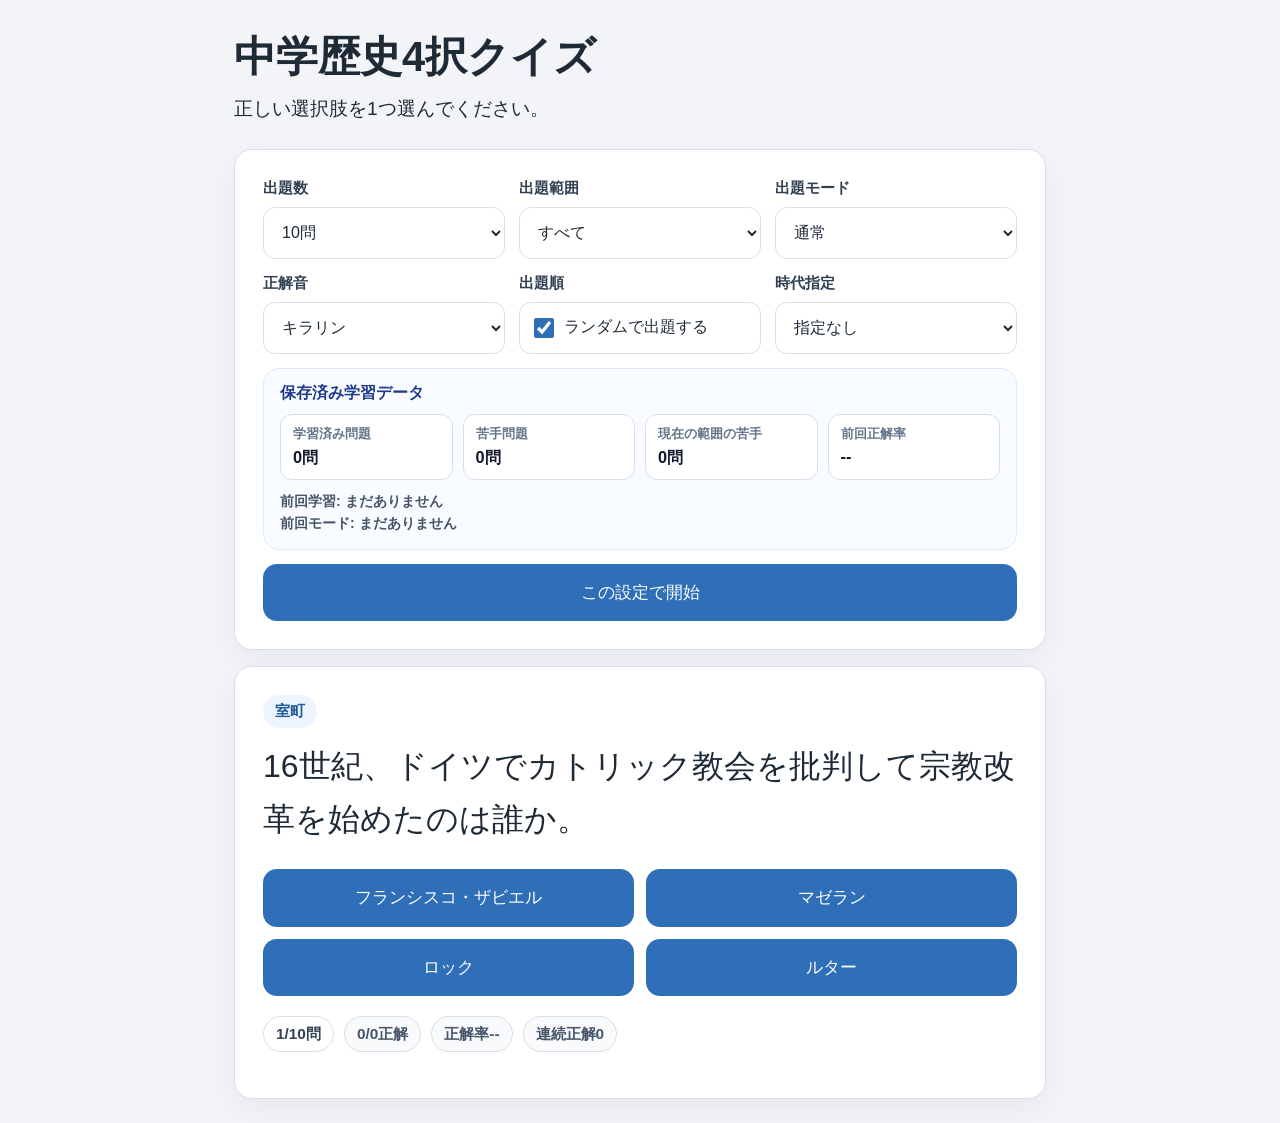
==== quiz.html @ 214b13bf "Add quiz.html as the main quiz page for cover-page launch flow" ====
<!doctype html>
<html lang="ja">
<head>
  <meta charset="UTF-8" />
  <meta name="viewport" content="width=device-width, initial-scale=1.0, viewport-fit=cover" />
  <meta name="theme-color" content="#2f6fb7" />
  <title>中学歴史4択クイズ</title>
  <link rel="stylesheet" href="style.css" />
</head>
<body>
  <main class="container">
    <h1>中学歴史4択クイズ</h1>
    <p class="subtitle">正しい選択肢を1つ選んでください。</p>

    <section class="settings-card" aria-label="出題設定">
      <div class="settings-grid">
        <label class="setting-field" for="question-count">
          <span class="setting-label">出題数</span>
          <select id="question-count" class="setting-select" aria-label="出題数"></select>
        </label>

        <label class="setting-field" for="range-mode">
          <span class="setting-label">出題範囲</span>
          <select id="range-mode" class="setting-select" aria-label="出題範囲"></select>
        </label>

        <label class="setting-field" for="practice-mode">
          <span class="setting-label">出題モード</span>
          <select id="practice-mode" class="setting-select" aria-label="出題モード"></select>
        </label>

        <label class="setting-field" for="correct-sound">
          <span class="setting-label">正解音</span>
          <select id="correct-sound" class="setting-select" aria-label="正解音"></select>
        </label>

        <label class="setting-field" for="random-mode">
          <span class="setting-label">出題順</span>
          <span class="toggle-row">
            <input id="random-mode" type="checkbox" checked />
            <span>ランダムで出題する</span>
          </span>
        </label>

        <label id="start-era-field" class="setting-field hidden" for="start-era">
          <span class="setting-label">時代指定</span>
          <select id="start-era" class="setting-select" aria-label="時代指定"></select>
        </label>
      </div>

      <div id="study-record" class="study-record hidden"></div>

      <button id="apply-settings" type="button">この設定で開始</button>
    </section>

    <section class="quiz-card">
      <p id="mode" class="mode hidden" aria-live="polite"></p>
      <p id="era" class="era hidden" aria-live="polite"></p>
      <p id="question" aria-live="polite">問題を読み込み中…</p>
      <div id="choices" class="choices" role="list"></div>
      <p id="result" class="result hidden" aria-live="polite"></p>
      <div id="summary" class="summary hidden" aria-live="polite"></div>
      <div id="progress" class="progress" aria-live="polite"></div>
      <div class="actions">
        <button id="next" type="button" class="secondary hidden" disabled>次の問題へ</button>
        <button id="restart" type="button" class="secondary hidden">もう一度挑戦</button>
        <button id="review-missed" type="button" class="secondary hidden">❌だけ復習</button>
        <button id="change-settings" type="button" class="secondary hidden">設定を変える</button>
      </div>
    </section>
  </main>

  <script src="script.js"></script>
  <script src="start-era-fix.js"></script>
  <script src="sound-settings.js"></script>
</body>
</html>
---- style.css ----
:root {
  --bg: #f3f4f8;
  --card: #ffffff;
  --text: #1f2a37;
  --accent: #2f6fb7;
  --accent-dark: #1f5a99;
  --border: #d8dee9;
  --correct: #15803d;
  --incorrect: #b91c1c;
  --success-bg: #ecfdf3;
  --error-bg: #fef2f2;
  --summary-bg: #f8fbff;
}

* {
  box-sizing: border-box;
}

html {
  -webkit-text-size-adjust: 100%;
}

body {
  margin: 0;
  min-height: 100svh;
  font-family: "Yu Gothic UI", "Hiragino Kaku Gothic ProN", sans-serif;
  background: var(--bg);
  color: var(--text);
}

.container {
  width: min(100%, 860px);
  margin: 0 auto;
  padding: clamp(16px, 3vw, 24px);
}

h1 {
  font-size: clamp(1.8rem, 5vw, 2.6rem);
  line-height: 1.2;
  margin: 8px 0 12px;
}

.subtitle {
  font-size: clamp(1rem, 3.3vw, 1.2rem);
  line-height: 1.6;
  margin: 0 0 24px;
}

.settings-card,
.quiz-card {
  background: var(--card);
  border: 1px solid var(--border);
  border-radius: 18px;
  padding: clamp(18px, 4.5vw, 28px);
  box-shadow: 0 10px 28px rgba(15, 23, 42, 0.05);
}

.quiz-card.quiz-bounce {
  animation: quiz-bounce 0.68s ease-out;
  transform-origin: center top;
}

.settings-card {
  margin-bottom: 16px;
}

.settings-grid {
  display: grid;
  grid-template-columns: repeat(auto-fit, minmax(220px, 1fr));
  gap: 14px;
  margin-bottom: 14px;
}

.setting-field {
  display: flex;
  flex-direction: column;
  gap: 8px;
}

.setting-label {
  font-size: 0.95rem;
  font-weight: 700;
  color: #334155;
}

.setting-select {
  width: 100%;
  min-height: 52px;
  padding: 12px 14px;
  border: 1px solid var(--border);
  border-radius: 12px;
  background: #ffffff;
  color: var(--text);
  font: inherit;
  font-size: 1rem;
}

.toggle-row {
  display: flex;
  align-items: center;
  gap: 10px;
  min-height: 52px;
  padding: 12px 14px;
  border: 1px solid var(--border);
  border-radius: 12px;
  background: #ffffff;
  color: var(--text);
}

.toggle-row input {
  width: 20px;
  height: 20px;
  margin: 0;
  accent-color: var(--accent);
}

.study-record {
  margin-bottom: 14px;
  padding: 14px 16px;
  border: 1px solid #dbeafe;
  border-radius: 16px;
  background: #f8fbff;
}

.study-record-title {
  margin: 0 0 10px;
  font-size: 0.98rem;
  font-weight: 800;
  color: #1e3a8a;
}

.study-record-grid {
  display: grid;
  grid-template-columns: repeat(auto-fit, minmax(120px, 1fr));
  gap: 10px;
}

.study-record-item {
  padding: 10px 12px;
  border: 1px solid var(--border);
  border-radius: 12px;
  background: #ffffff;
}

.study-record-label {
  display: block;
  font-size: 0.82rem;
  color: #64748b;
  margin-bottom: 4px;
  font-weight: 700;
}

.study-record-value {
  display: block;
  font-size: 1.02rem;
  color: #0f172a;
  font-weight: 800;
}

.study-record-note {
  margin: 10px 0 0;
  font-size: 0.88rem;
  color: #475569;
  font-weight: 700;
  line-height: 1.6;
}

.mode,
.era {
  display: inline-block;
  margin: 0 0 12px;
  padding: 6px 12px;
  border-radius: 999px;
  font-size: 0.95rem;
  font-weight: 700;
}

.mode {
  background: #fff7ed;
  color: #c2410c;
  margin-right: 8px;
}

.era {
  background: #eef4ff;
  color: var(--accent-dark);
}

#question {
  font-size: clamp(1.35rem, 4.8vw, 2rem);
  line-height: 1.65;
  margin: 0 0 24px;
  word-break: break-word;
}

.choices {
  display: grid;
  grid-template-columns: repeat(2, minmax(0, 1fr));
  gap: 12px;
  margin-bottom: 20px;
}

.choice-btn,
button {
  width: 100%;
  min-height: 56px;
  padding: 16px 18px;
  border: none;
  border-radius: 14px;
  font: inherit;
  font-size: 1.05rem;
  line-height: 1.5;
  background: var(--accent);
  color: #ffffff;
  cursor: pointer;
  appearance: none;
  -webkit-tap-highlight-color: transparent;
  touch-action: manipulation;
  transition: background 0.2s ease, opacity 0.2s ease, transform 0.2s ease;
}

@media (hover: hover) and (pointer: fine) {
  .choice-btn:hover,
  button:hover {
    background: var(--accent-dark);
    transform: translateY(-1px);
  }
}

.choice-btn:disabled,
button:disabled {
  opacity: 0.65;
  cursor: default;
  transform: none;
}

.choice-btn.correct {
  background: var(--correct);
}

.choice-btn.incorrect {
  background: var(--incorrect);
}

.result {
  font-size: 1.05rem;
  font-weight: 700;
  line-height: 1.8;
  margin: 8px 0 10px;
  padding: 14px 16px;
  border-radius: 14px;
  word-break: break-word;
}

.result.success {
  background: var(--success-bg);
  color: #166534;
}

.result.error {
  background: var(--error-bg);
  color: #991b1b;
}

.summary {
  margin: 14px 0 12px;
  padding: 18px;
  border: 1px solid #dbeafe;
  border-radius: 18px;
  background: var(--summary-bg);
}

.summary-celebration {
  margin-bottom: 14px;
  padding: 14px 16px;
  border-radius: 18px;
  background: linear-gradient(135deg, #fff7ed 0%, #fefce8 100%);
  border: 1px solid #fed7aa;
  text-align: center;
  animation: celebration-pop 0.55s ease-out;
}

.celebration-stamp {
  font-size: clamp(1.2rem, 4.2vw, 1.7rem);
  font-weight: 900;
  color: #c2410c;
  letter-spacing: 0.02em;
}

.celebration-sub {
  margin-top: 6px;
  font-size: 0.98rem;
  font-weight: 700;
  color: #7c2d12;
}

.celebration-confetti {
  margin-top: 10px;
  font-size: 1.1rem;
  letter-spacing: 0.18em;
  animation: confetti-float 1.8s ease-in-out infinite;
}

.summary-heading {
  margin: 0 0 8px;
  font-size: 1.2rem;
  font-weight: 800;
  color: #1e3a8a;
}

.summary-score {
  margin: 0;
  font-size: clamp(1.4rem, 4.8vw, 2rem);
  font-weight: 800;
  color: #0f172a;
}

.summary-subscore {
  margin: 8px 0 0;
  font-size: 1rem;
  color: #334155;
  font-weight: 700;
}

.summary-comment {
  margin: 14px 0 0;
  font-size: 1.05rem;
  line-height: 1.8;
  font-weight: 700;
  color: #1f2937;
}

.summary-meta {
  display: grid;
  grid-template-columns: repeat(auto-fit, minmax(140px, 1fr));
  gap: 10px;
  margin-top: 16px;
}

.summary-item {
  padding: 12px 14px;
  border: 1px solid var(--border);
  border-radius: 14px;
  background: #ffffff;
}

.summary-label {
  display: block;
  font-size: 0.85rem;
  color: #64748b;
  margin-bottom: 4px;
  font-weight: 700;
}

.summary-value {
  display: block;
  font-size: 1.05rem;
  color: #0f172a;
  font-weight: 800;
}

.history-section {
  margin-top: 18px;
  padding-top: 16px;
  border-top: 1px dashed #cbd5e1;
}

.history-heading {
  margin: 0 0 12px;
  font-size: 1.05rem;
  font-weight: 800;
  color: #1e3a8a;
}

.history-list {
  list-style: none;
  padding: 0;
  margin: 0;
  display: grid;
  gap: 12px;
}

.history-item {
  padding: 14px;
  border: 1px solid var(--border);
  border-radius: 14px;
  background: #ffffff;
}

.history-head {
  display: flex;
  flex-wrap: wrap;
  gap: 8px;
  align-items: center;
  justify-content: space-between;
  margin-bottom: 8px;
}

.history-era {
  display: inline-flex;
  align-items: center;
  padding: 5px 10px;
  border-radius: 999px;
  background: #eff6ff;
  color: #1d4ed8;
  font-size: 0.85rem;
  font-weight: 700;
}

.history-status {
  display: inline-flex;
  align-items: center;
  padding: 5px 10px;
  border-radius: 999px;
  font-size: 0.85rem;
  font-weight: 800;
}

.history-status-good {
  background: #ecfdf3;
  color: #166534;
}

.history-status-review {
  background: #fff7ed;
  color: #c2410c;
}

.history-question {
  margin: 0;
  font-size: 0.98rem;
  line-height: 1.7;
  color: #1f2937;
  font-weight: 700;
}

.history-note {
  margin: 8px 0 0;
  font-size: 0.9rem;
  color: #64748b;
  font-weight: 700;
}

.progress {
  display: flex;
  flex-wrap: wrap;
  gap: 10px;
  align-items: center;
  margin: 8px 0 0;
  color: #475569;
}

.progress-item {
  display: inline-flex;
  align-items: center;
  padding: 8px 12px;
  border: 1px solid var(--border);
  border-radius: 999px;
  background: #f8fafc;
  color: #475569;
  font-size: 0.96rem;
  font-weight: 700;
  line-height: 1.2;
  white-space: nowrap;
}

.progress-primary {
  background: #ffffff;
  color: #334155;
}

.actions {
  margin-top: 18px;
  display: grid;
  grid-template-columns: repeat(auto-fit, minmax(180px, 1fr));
  gap: 12px;
}

.secondary {
  background: var(--accent);
}

.hidden {
  display: none;
}

@keyframes celebration-pop {
  0% {
    opacity: 0;
    transform: scale(0.94);
  }
  70% {
    opacity: 1;
    transform: scale(1.02);
  }
  100% {
    opacity: 1;
    transform: scale(1);
  }
}

@keyframes confetti-float {
  0%,
  100% {
    transform: translateY(0);
  }
  50% {
    transform: translateY(-4px);
  }
}

@keyframes quiz-bounce {
  0% {
    transform: translateY(0) scale(1);
  }
  32% {
    transform: translateY(-8px) scale(1.01);
  }
  58% {
    transform: translateY(0) scale(1);
  }
  78% {
    transform: translateY(-3px) scale(1.004);
  }
  100% {
    transform: translateY(0) scale(1);
  }
}

@media (max-width: 700px) {
  .container {
    padding: 14px;
  }

  .choices {
    grid-template-columns: 1fr;
  }

  .settings-card,
  .quiz-card {
    border-radius: 16px;
    box-shadow: 0 6px 18px rgba(15, 23, 42, 0.05);
  }
}

@media (max-width: 420px) {
  .container {
    padding: 12px;
  }

  .settings-card,
  .quiz-card {
    padding: 16px;
  }

  .settings-grid,
  .actions {
    grid-template-columns: 1fr;
  }

  .choice-btn,
  button {
    font-size: 1rem;
    min-height: 54px;
  }

  .progress {
    gap: 8px;
  }

  .progress-item {
    font-size: 0.9rem;
    padding: 7px 10px;
  }

  .summary {
    padding: 16px;
  }

  .history-item {
    padding: 12px;
  }

  .study-record {
    padding: 12px;
  }
}
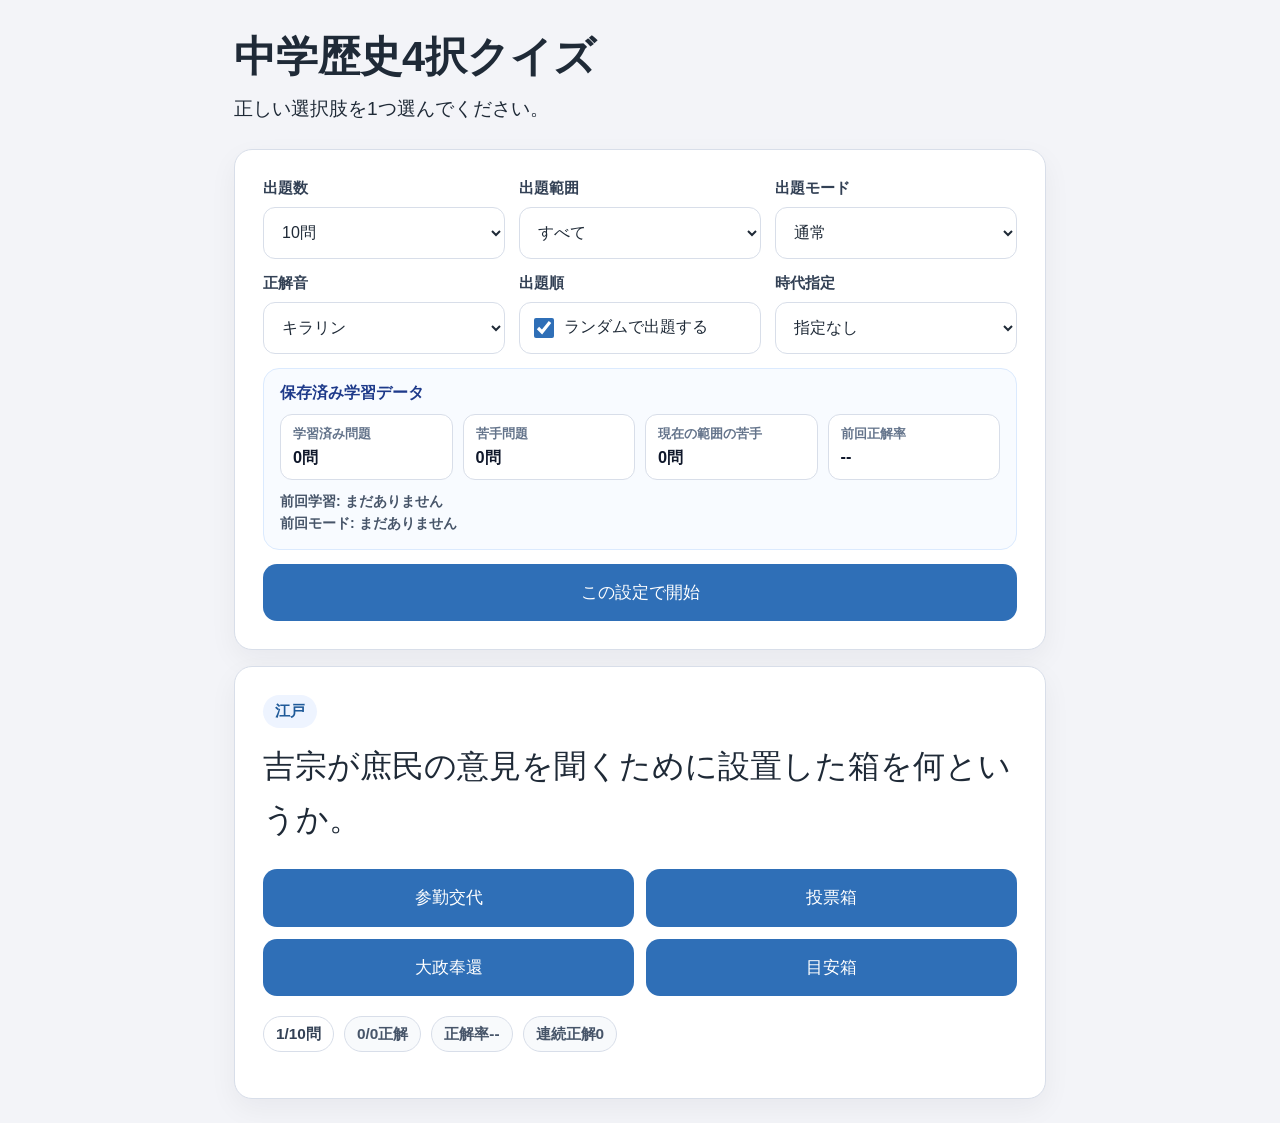
==== commit 54b69732: "Add button to clear saved learning data" ====
--- a/quiz.html
+++ b/quiz.html
@@ -49,6 +49,10 @@
       </div>
 
       <div id="study-record" class="study-record hidden"></div>
+      <div id="study-record-actions" class="study-record-actions hidden">
+        <button id="clear-learning-data" type="button" class="danger-button">保存済み学習データをクリア</button>
+      </div>
+      <p id="study-record-message" class="study-record-message hidden" aria-live="polite"></p>
 
       <button id="apply-settings" type="button">この設定で開始</button>
     </section>
--- a/style.css
+++ b/style.css
@@ -163,6 +163,27 @@
   color: #475569;
   font-weight: 700;
   line-height: 1.6;
+}
+
+.study-record-actions {
+  margin-bottom: 14px;
+}
+
+.danger-button {
+  background: #b91c1c;
+}
+
+@media (hover: hover) and (pointer: fine) {
+  .danger-button:hover {
+    background: #991b1b;
+  }
+}
+
+.study-record-message {
+  margin: 10px 2px 0;
+  font-size: 0.92rem;
+  font-weight: 700;
+  color: #166534;
 }
 
 .mode,
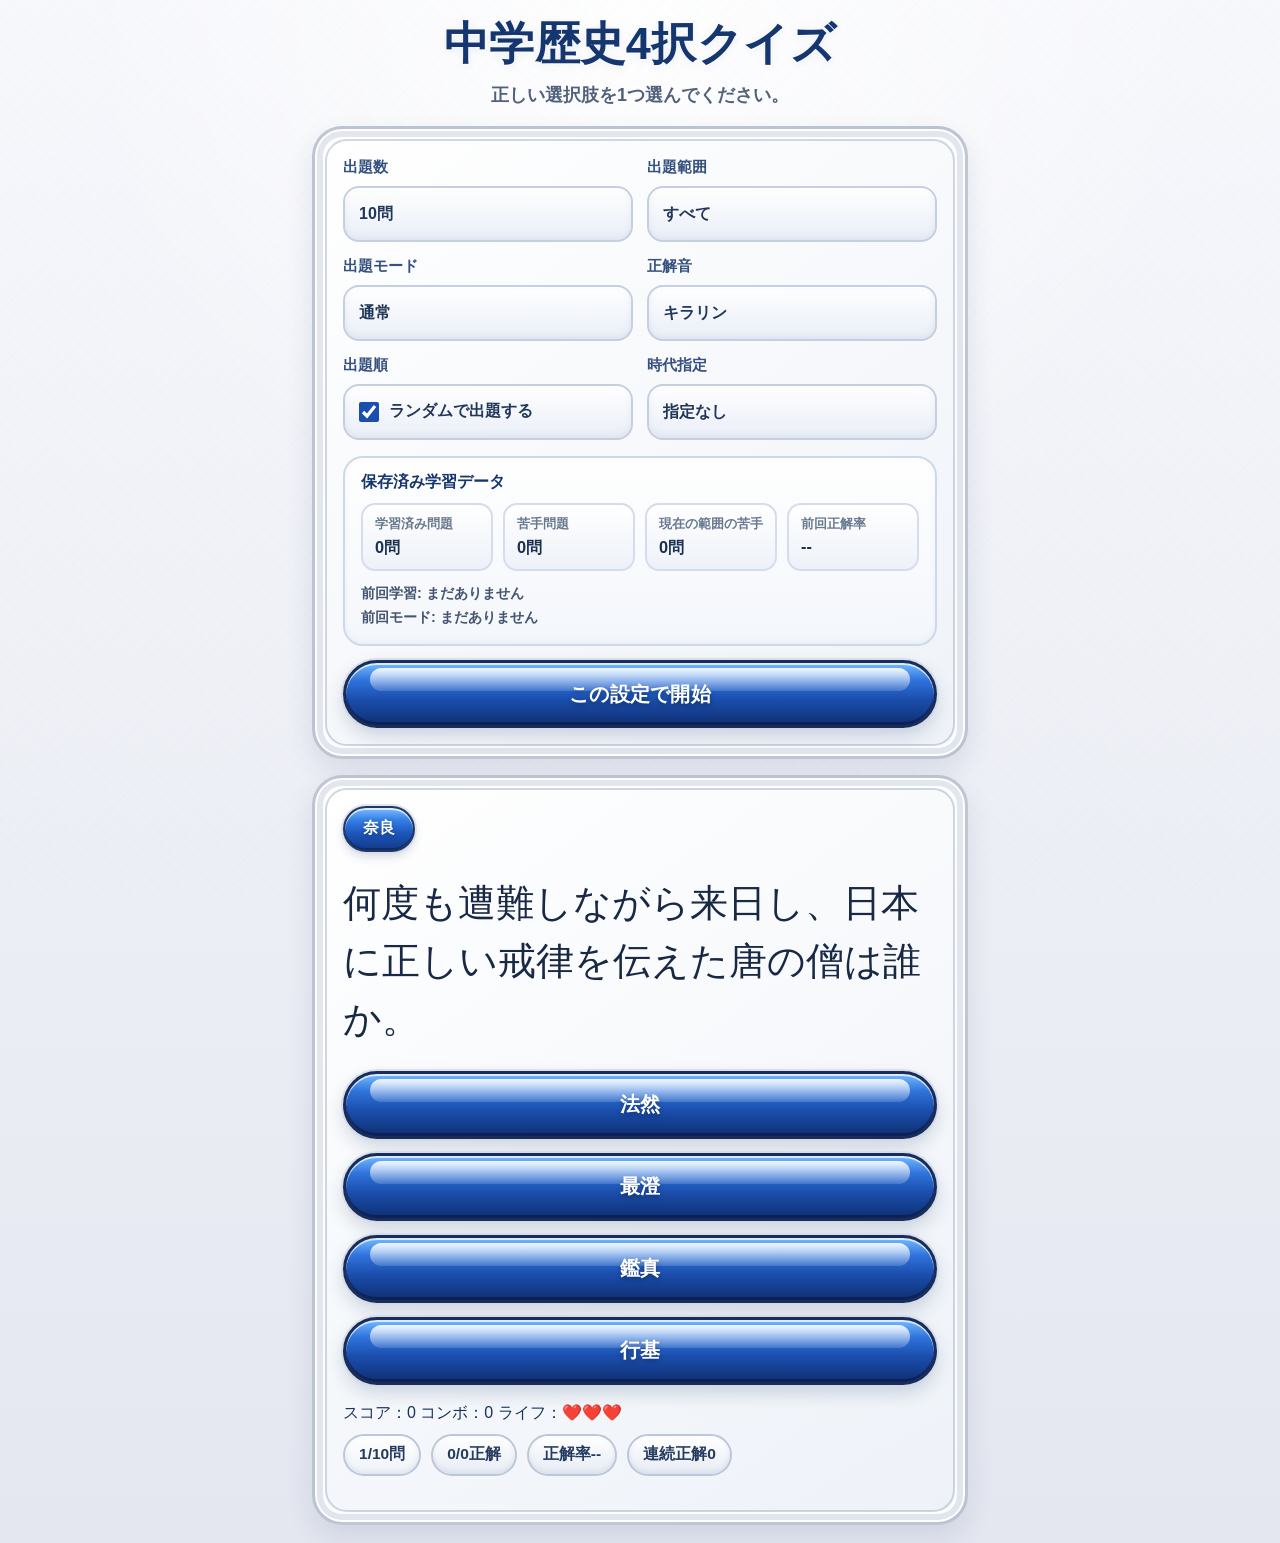
==== commit e04e09e7: "Update quiz.html" ====
--- a/quiz.html
+++ b/quiz.html
@@ -62,6 +62,15 @@
       <p id="era" class="era hidden" aria-live="polite"></p>
       <p id="question" aria-live="polite">問題を読み込み中…</p>
       <div id="choices" class="choices" role="list"></div>
+
+      <div id="game-status" class="game-status" aria-live="polite">
+      <span id="score-display" class="status-chip">スコア：0</span>
+      <span id="combo-display" class="status-chip">コンボ：0</span>
+      <span id="life-display" class="status-chip">ライフ：❤️❤️❤️</span>
+      </div>
+      
+      <p id="score-effect" class="score-effect hidden" aria-live="polite"></p>
+      
       <p id="result" class="result hidden" aria-live="polite"></p>
       <div id="summary" class="summary hidden" aria-live="polite"></div>
       <div id="progress" class="progress" aria-live="polite"></div>
--- a/style.css
+++ b/style.css
@@ -1,15 +1,26 @@
 :root {
-  --bg: #f3f4f8;
-  --card: #ffffff;
-  --text: #1f2a37;
-  --accent: #2f6fb7;
-  --accent-dark: #1f5a99;
-  --border: #d8dee9;
-  --correct: #15803d;
-  --incorrect: #b91c1c;
-  --success-bg: #ecfdf3;
-  --error-bg: #fef2f2;
-  --summary-bg: #f8fbff;
+  --bg-top: #f7f8fc;
+  --bg-bottom: #e4e7f0;
+  --panel-edge: #bfc7d7;
+  --panel-mid: #eef2f8;
+  --panel-inner: #ffffff;
+  --text-main: #17335f;
+  --text-sub: #52617b;
+  --navy: #15366e;
+  --navy-deep: #102852;
+  --blue-1: #75bbff;
+  --blue-2: #2f73dc;
+  --blue-3: #1b4fae;
+  --blue-4: #0f2f73;
+  --green-1: #83d39e;
+  --green-2: #3aa665;
+  --green-3: #1d723f;
+  --red-1: #f08c97;
+  --red-2: #d84e5d;
+  --red-3: #a62334;
+  --gold-1: #fffdf4;
+  --gold-2: #fff0bf;
+  --gold-3: #f4d486;
 }
 
 * {
@@ -23,52 +34,107 @@
 body {
   margin: 0;
   min-height: 100svh;
-  font-family: "Yu Gothic UI", "Hiragino Kaku Gothic ProN", sans-serif;
-  background: var(--bg);
-  color: var(--text);
+  font-family: "Yu Gothic UI", "Hiragino Kaku Gothic ProN", "Yu Gothic", sans-serif;
+  color: var(--text-main);
+  background:
+    radial-gradient(circle at top, rgba(255,255,255,0.9) 0%, rgba(255,255,255,0) 34%),
+    linear-gradient(180deg, var(--bg-top) 0%, var(--bg-bottom) 100%);
+  position: relative;
+  overflow-x: hidden;
+}
+
+body::before {
+  content: "";
+  position: fixed;
+  inset: 0;
+  pointer-events: none;
+  opacity: 0.2;
+  background:
+    repeating-linear-gradient(
+      45deg,
+      rgba(120, 130, 155, 0.04) 0px,
+      rgba(120, 130, 155, 0.04) 2px,
+      transparent 2px,
+      transparent 8px
+    ),
+    repeating-linear-gradient(
+      -45deg,
+      rgba(120, 130, 155, 0.03) 0px,
+      rgba(120, 130, 155, 0.03) 2px,
+      transparent 2px,
+      transparent 10px
+    );
 }
 
 .container {
-  width: min(100%, 860px);
+  width: min(100%, 680px);
   margin: 0 auto;
-  padding: clamp(16px, 3vw, 24px);
+  padding:
+    max(14px, env(safe-area-inset-top))
+    12px
+    max(18px, env(safe-area-inset-bottom));
 }
 
 h1 {
-  font-size: clamp(1.8rem, 5vw, 2.6rem);
-  line-height: 1.2;
-  margin: 8px 0 12px;
+  margin: 4px 0 10px;
+  text-align: center;
+  font-size: clamp(1.85rem, 5.8vw, 2.8rem);
+  line-height: 1.15;
+  letter-spacing: 0.01em;
+  color: var(--navy);
+  text-shadow:
+    0 1px 0 rgba(255,255,255,0.9),
+    0 2px 8px rgba(26, 59, 118, 0.08);
 }
 
 .subtitle {
-  font-size: clamp(1rem, 3.3vw, 1.2rem);
-  line-height: 1.6;
-  margin: 0 0 24px;
+  margin: 0 0 16px;
+  text-align: center;
+  font-size: clamp(0.98rem, 3.2vw, 1.12rem);
+  line-height: 1.7;
+  font-weight: 800;
+  color: var(--text-sub);
 }
 
 .settings-card,
 .quiz-card {
-  background: var(--card);
-  border: 1px solid var(--border);
-  border-radius: 18px;
-  padding: clamp(18px, 4.5vw, 28px);
-  box-shadow: 0 10px 28px rgba(15, 23, 42, 0.05);
+  position: relative;
+  border-radius: 30px;
+  padding: clamp(18px, 4.6vw, 28px);
+  background:
+    linear-gradient(145deg, rgba(255,255,255,0.96), rgba(238,242,248,0.96));
+  border: 3px solid rgba(162, 171, 189, 0.68);
+  box-shadow:
+    0 0 0 2px rgba(255,255,255,0.96) inset,
+    0 0 0 8px rgba(199, 206, 220, 0.5) inset,
+    0 0 0 11px rgba(255,255,255,0.72) inset,
+    0 12px 28px rgba(40, 58, 98, 0.11);
+}
+
+.settings-card::before,
+.quiz-card::before {
+  content: "";
+  position: absolute;
+  inset: 10px;
+  border-radius: 22px;
+  border: 2px solid rgba(147, 159, 184, 0.42);
+  pointer-events: none;
+}
+
+.settings-card {
+  margin-bottom: 16px;
 }
 
 .quiz-card.quiz-bounce {
   animation: quiz-bounce 0.68s ease-out;
   transform-origin: center top;
-}
-
-.settings-card {
-  margin-bottom: 16px;
 }
 
 .settings-grid {
   display: grid;
   grid-template-columns: repeat(auto-fit, minmax(220px, 1fr));
   gap: 14px;
-  margin-bottom: 14px;
+  margin-bottom: 16px;
 }
 
 .setting-field {
@@ -79,54 +145,63 @@
 
 .setting-label {
   font-size: 0.95rem;
+  font-weight: 800;
+  color: #36517f;
+}
+
+.setting-select,
+.toggle-row {
+  min-height: 56px;
+  border-radius: 16px;
+  border: 2px solid #c6cfdf;
+  background:
+    linear-gradient(180deg, rgba(255,255,255,0.98), rgba(233,238,247,0.96));
+  box-shadow:
+    0 1px 0 rgba(255,255,255,0.96) inset,
+    0 -2px 6px rgba(120, 132, 160, 0.1) inset;
+  color: #213759;
+  font: inherit;
+  font-size: 1rem;
   font-weight: 700;
-  color: #334155;
 }
 
 .setting-select {
   width: 100%;
-  min-height: 52px;
   padding: 12px 14px;
-  border: 1px solid var(--border);
-  border-radius: 12px;
-  background: #ffffff;
-  color: var(--text);
-  font: inherit;
-  font-size: 1rem;
+  appearance: none;
 }
 
 .toggle-row {
   display: flex;
   align-items: center;
   gap: 10px;
-  min-height: 52px;
   padding: 12px 14px;
-  border: 1px solid var(--border);
-  border-radius: 12px;
-  background: #ffffff;
-  color: var(--text);
 }
 
 .toggle-row input {
   width: 20px;
   height: 20px;
   margin: 0;
-  accent-color: var(--accent);
+  accent-color: var(--blue-3);
 }
 
 .study-record {
   margin-bottom: 14px;
   padding: 14px 16px;
-  border: 1px solid #dbeafe;
-  border-radius: 16px;
-  background: #f8fbff;
+  border-radius: 20px;
+  border: 2px solid #cfd8ea;
+  background:
+    linear-gradient(180deg, rgba(255,255,255,0.96), rgba(244,247,252,0.96));
+  box-shadow:
+    0 1px 0 rgba(255,255,255,0.95) inset,
+    0 -2px 6px rgba(120, 132, 160, 0.08) inset;
 }
 
 .study-record-title {
   margin: 0 0 10px;
-  font-size: 0.98rem;
-  font-weight: 800;
-  color: #1e3a8a;
+  font-size: 1rem;
+  font-weight: 900;
+  color: var(--navy);
 }
 
 .study-record-grid {
@@ -137,166 +212,210 @@
 
 .study-record-item {
   padding: 10px 12px;
-  border: 1px solid var(--border);
-  border-radius: 12px;
-  background: #ffffff;
+  border-radius: 14px;
+  border: 2px solid #d5dced;
+  background:
+    linear-gradient(180deg, rgba(255,255,255,0.98), rgba(237,241,248,0.96));
 }
 
 .study-record-label {
   display: block;
+  margin-bottom: 4px;
   font-size: 0.82rem;
-  color: #64748b;
-  margin-bottom: 4px;
-  font-weight: 700;
+  font-weight: 800;
+  color: #68788f;
 }
 
 .study-record-value {
   display: block;
   font-size: 1.02rem;
-  color: #0f172a;
-  font-weight: 800;
+  font-weight: 900;
+  color: #1b2f52;
 }
 
 .study-record-note {
   margin: 10px 0 0;
-  font-size: 0.88rem;
-  color: #475569;
+  font-size: 0.9rem;
+  line-height: 1.7;
   font-weight: 700;
-  line-height: 1.6;
+  color: #455571;
 }
 
 .study-record-actions {
   margin-bottom: 14px;
-}
-
-.danger-button {
-  background: #b91c1c;
-}
-
-@media (hover: hover) and (pointer: fine) {
-  .danger-button:hover {
-    background: #991b1b;
-  }
 }
 
 .study-record-message {
   margin: 10px 2px 0;
   font-size: 0.92rem;
-  font-weight: 700;
+  font-weight: 800;
   color: #166534;
 }
 
 .mode,
 .era {
-  display: inline-block;
-  margin: 0 0 12px;
-  padding: 6px 12px;
+  display: inline-flex;
+  align-items: center;
+  justify-content: center;
+  min-height: 46px;
+  padding: 8px 18px;
+  margin: 0 8px 14px 0;
   border-radius: 999px;
-  font-size: 0.95rem;
-  font-weight: 700;
+  border: 2px solid #bcc7da;
+  box-shadow:
+    0 1px 0 rgba(255,255,255,0.96) inset,
+    0 -2px 5px rgba(102, 117, 148, 0.12) inset,
+    0 4px 10px rgba(43, 57, 89, 0.08);
+  font-size: 0.98rem;
+  font-weight: 900;
 }
 
 .mode {
-  background: #fff7ed;
-  color: #c2410c;
-  margin-right: 8px;
+  color: #8c4b00;
+  background:
+    linear-gradient(180deg, var(--gold-1) 0%, var(--gold-2) 45%, var(--gold-3) 100%);
 }
 
 .era {
-  background: #eef4ff;
-  color: var(--accent-dark);
+  color: #ffffff;
+  border-color: #223761;
+  text-shadow: 0 1px 4px rgba(0,0,0,0.28);
+  background:
+    linear-gradient(180deg, #7abfff 0%, #367fe7 28%, #1d56bb 60%, #123a86 100%);
+  box-shadow:
+    0 2px 0 rgba(255,255,255,0.72) inset,
+    0 -2px 0 rgba(9, 20, 56, 0.38) inset,
+    0 0 0 2px rgba(214, 221, 234, 0.72),
+    0 5px 10px rgba(19, 44, 92, 0.16);
 }
 
 #question {
-  font-size: clamp(1.35rem, 4.8vw, 2rem);
-  line-height: 1.65;
-  margin: 0 0 24px;
+  margin: 8px 0 22px;
+  font-size: clamp(1.7rem, 6vw, 2.35rem);
+  line-height: 1.55;
+  color: #182845;
   word-break: break-word;
 }
 
 .choices {
   display: grid;
-  grid-template-columns: repeat(2, minmax(0, 1fr));
-  gap: 12px;
-  margin-bottom: 20px;
+  grid-template-columns: 1fr;
+  gap: 14px;
+  margin-bottom: 18px;
 }
 
 .choice-btn,
 button {
+  position: relative;
+  isolation: isolate;
   width: 100%;
-  min-height: 56px;
+  min-height: 68px;
   padding: 16px 18px;
-  border: none;
-  border-radius: 14px;
-  font: inherit;
-  font-size: 1.05rem;
-  line-height: 1.5;
-  background: var(--accent);
-  color: #ffffff;
-  cursor: pointer;
+  border: 3px solid #1a2d5a;
+  border-radius: 999px;
   appearance: none;
   -webkit-tap-highlight-color: transparent;
   touch-action: manipulation;
-  transition: background 0.2s ease, opacity 0.2s ease, transform 0.2s ease;
-}
-
-@media (hover: hover) and (pointer: fine) {
-  .choice-btn:hover,
-  button:hover {
-    background: var(--accent-dark);
-    transform: translateY(-1px);
-  }
+  cursor: pointer;
+  overflow: hidden;
+  font: inherit;
+  font-size: clamp(1.08rem, 3.9vw, 1.28rem);
+  line-height: 1.4;
+  font-weight: 900;
+  letter-spacing: 0.01em;
+  color: #ffffff;
+  text-shadow: 0 2px 5px rgba(0,0,0,0.34);
+  background:
+    linear-gradient(180deg, var(--blue-1) 0%, var(--blue-2) 28%, var(--blue-3) 58%, var(--blue-4) 100%);
+  box-shadow:
+    0 2px 0 rgba(255,255,255,0.72) inset,
+    0 -3px 0 rgba(9, 18, 52, 0.48) inset,
+    0 0 0 2px rgba(209, 217, 232, 0.76),
+    0 8px 18px rgba(19, 44, 92, 0.18);
+  transition:
+    transform 0.16s ease,
+    filter 0.16s ease,
+    opacity 0.16s ease;
+}
+
+.choice-btn::before,
+button::before {
+  content: "";
+  position: absolute;
+  left: 4%;
+  right: 4%;
+  top: 8%;
+  height: 38%;
+  border-radius: 999px;
+  background: linear-gradient(180deg, rgba(255,255,255,0.9), rgba(255,255,255,0.14));
+  pointer-events: none;
 }
 
 .choice-btn:disabled,
 button:disabled {
-  opacity: 0.65;
+  opacity: 0.7;
   cursor: default;
   transform: none;
+  filter: none;
 }
 
 .choice-btn.correct {
-  background: var(--correct);
-}
-
-.choice-btn.incorrect {
-  background: var(--incorrect);
+  border-color: #1d4b2f;
+  background:
+    linear-gradient(180deg, var(--green-1) 0%, var(--green-2) 35%, var(--green-3) 100%);
+}
+
+.choice-btn.incorrect,
+.danger-button {
+  border-color: #6d1824;
+  background:
+    linear-gradient(180deg, var(--red-1) 0%, var(--red-2) 38%, var(--red-3) 100%);
 }
 
 .result {
-  font-size: 1.05rem;
-  font-weight: 700;
+  margin: 12px 0 14px;
+  padding: 18px 18px;
+  border-radius: 22px;
+  border: 2px solid #d6dcea;
+  background:
+    linear-gradient(180deg, rgba(255,255,255,0.97), rgba(243,246,251,0.96));
+  box-shadow:
+    0 1px 0 rgba(255,255,255,0.96) inset,
+    0 -2px 6px rgba(120, 132, 160, 0.08) inset;
+  font-size: 1.08rem;
   line-height: 1.8;
-  margin: 8px 0 10px;
-  padding: 14px 16px;
-  border-radius: 14px;
+  font-weight: 900;
   word-break: break-word;
 }
 
 .result.success {
-  background: var(--success-bg);
   color: #166534;
+  border-color: #b9ddc7;
 }
 
 .result.error {
-  background: var(--error-bg);
-  color: #991b1b;
+  color: #9a1421;
+  border-color: #e4bec3;
 }
 
 .summary {
   margin: 14px 0 12px;
   padding: 18px;
-  border: 1px solid #dbeafe;
-  border-radius: 18px;
-  background: var(--summary-bg);
+  border-radius: 22px;
+  border: 2px solid #cfd8ea;
+  background:
+    linear-gradient(180deg, rgba(255,255,255,0.98), rgba(244,247,252,0.96));
+  box-shadow:
+    0 1px 0 rgba(255,255,255,0.96) inset,
+    0 -2px 6px rgba(120, 132, 160, 0.08) inset;
 }
 
 .summary-celebration {
   margin-bottom: 14px;
   padding: 14px 16px;
   border-radius: 18px;
-  background: linear-gradient(135deg, #fff7ed 0%, #fefce8 100%);
-  border: 1px solid #fed7aa;
+  border: 2px solid #f4d188;
+  background: linear-gradient(135deg, #fff9e7 0%, #fff0c4 100%);
   text-align: center;
   animation: celebration-pop 0.55s ease-out;
 }
@@ -304,15 +423,15 @@
 .celebration-stamp {
   font-size: clamp(1.2rem, 4.2vw, 1.7rem);
   font-weight: 900;
-  color: #c2410c;
+  color: #a45a00;
   letter-spacing: 0.02em;
 }
 
 .celebration-sub {
   margin-top: 6px;
   font-size: 0.98rem;
-  font-weight: 700;
-  color: #7c2d12;
+  font-weight: 800;
+  color: #8a4b00;
 }
 
 .celebration-confetti {
@@ -324,31 +443,31 @@
 
 .summary-heading {
   margin: 0 0 8px;
-  font-size: 1.2rem;
-  font-weight: 800;
-  color: #1e3a8a;
+  font-size: 1.22rem;
+  font-weight: 900;
+  color: var(--navy);
 }
 
 .summary-score {
   margin: 0;
-  font-size: clamp(1.4rem, 4.8vw, 2rem);
-  font-weight: 800;
-  color: #0f172a;
+  font-size: clamp(1.45rem, 4.9vw, 2.1rem);
+  font-weight: 900;
+  color: #132645;
 }
 
 .summary-subscore {
   margin: 8px 0 0;
   font-size: 1rem;
-  color: #334155;
-  font-weight: 700;
+  font-weight: 800;
+  color: #334763;
 }
 
 .summary-comment {
   margin: 14px 0 0;
   font-size: 1.05rem;
   line-height: 1.8;
-  font-weight: 700;
-  color: #1f2937;
+  font-weight: 800;
+  color: #1f314f;
 }
 
 .summary-meta {
@@ -360,24 +479,25 @@
 
 .summary-item {
   padding: 12px 14px;
-  border: 1px solid var(--border);
-  border-radius: 14px;
-  background: #ffffff;
+  border-radius: 16px;
+  border: 2px solid #d5dced;
+  background:
+    linear-gradient(180deg, rgba(255,255,255,0.98), rgba(237,241,248,0.96));
 }
 
 .summary-label {
   display: block;
+  margin-bottom: 4px;
   font-size: 0.85rem;
-  color: #64748b;
-  margin-bottom: 4px;
-  font-weight: 700;
+  font-weight: 800;
+  color: #68788f;
 }
 
 .summary-value {
   display: block;
   font-size: 1.05rem;
-  color: #0f172a;
-  font-weight: 800;
+  font-weight: 900;
+  color: #132645;
 }
 
 .history-section {
@@ -389,8 +509,8 @@
 .history-heading {
   margin: 0 0 12px;
   font-size: 1.05rem;
-  font-weight: 800;
-  color: #1e3a8a;
+  font-weight: 900;
+  color: var(--navy);
 }
 
 .history-list {
@@ -403,9 +523,10 @@
 
 .history-item {
   padding: 14px;
-  border: 1px solid var(--border);
-  border-radius: 14px;
-  background: #ffffff;
+  border-radius: 16px;
+  border: 2px solid #d5dced;
+  background:
+    linear-gradient(180deg, rgba(255,255,255,0.98), rgba(237,241,248,0.96));
 }
 
 .history-head {
@@ -417,49 +538,47 @@
   margin-bottom: 8px;
 }
 
-.history-era {
-  display: inline-flex;
-  align-items: center;
-  padding: 5px 10px;
-  border-radius: 999px;
-  background: #eff6ff;
-  color: #1d4ed8;
-  font-size: 0.85rem;
-  font-weight: 700;
-}
-
+.history-era,
 .history-status {
   display: inline-flex;
   align-items: center;
   padding: 5px 10px;
   border-radius: 999px;
   font-size: 0.85rem;
-  font-weight: 800;
+  font-weight: 900;
+}
+
+.history-era {
+  color: #ffffff;
+  border: 2px solid #2a4170;
+  text-shadow: 0 1px 4px rgba(0,0,0,0.24);
+  background:
+    linear-gradient(180deg, #7abfff 0%, #367fe7 28%, #1d56bb 60%, #123a86 100%);
 }
 
 .history-status-good {
+  color: #166534;
   background: #ecfdf3;
-  color: #166534;
 }
 
 .history-status-review {
+  color: #c2410c;
   background: #fff7ed;
-  color: #c2410c;
 }
 
 .history-question {
   margin: 0;
   font-size: 0.98rem;
   line-height: 1.7;
-  color: #1f2937;
-  font-weight: 700;
+  font-weight: 800;
+  color: #223350;
 }
 
 .history-note {
   margin: 8px 0 0;
   font-size: 0.9rem;
+  font-weight: 700;
   color: #64748b;
-  font-weight: 700;
 }
 
 .progress {
@@ -467,38 +586,44 @@
   flex-wrap: wrap;
   gap: 10px;
   align-items: center;
-  margin: 8px 0 0;
-  color: #475569;
+  margin: 10px 0 0;
 }
 
 .progress-item {
   display: inline-flex;
   align-items: center;
-  padding: 8px 12px;
-  border: 1px solid var(--border);
+  justify-content: center;
+  min-height: 42px;
+  padding: 8px 14px;
   border-radius: 999px;
-  background: #f8fafc;
-  color: #475569;
-  font-size: 0.96rem;
-  font-weight: 700;
+  border: 2px solid #bcc7da;
+  background:
+    linear-gradient(180deg, rgba(255,255,255,0.98), rgba(231,236,245,0.96));
+  box-shadow:
+    0 1px 0 rgba(255,255,255,0.96) inset,
+    0 -2px 5px rgba(102, 117, 148, 0.12) inset;
+  color: #243a5f;
+  font-size: 0.97rem;
+  font-weight: 900;
   line-height: 1.2;
   white-space: nowrap;
 }
 
 .progress-primary {
-  background: #ffffff;
-  color: #334155;
+  background:
+    linear-gradient(180deg, rgba(255,255,255,1), rgba(238,242,248,0.98));
 }
 
 .actions {
   margin-top: 18px;
   display: grid;
-  grid-template-columns: repeat(auto-fit, minmax(180px, 1fr));
+  grid-template-columns: 1fr;
   gap: 12px;
 }
 
 .secondary {
-  background: var(--accent);
+  background:
+    linear-gradient(180deg, var(--blue-1) 0%, var(--blue-2) 28%, var(--blue-3) 58%, var(--blue-4) 100%);
 }
 
 .hidden {
@@ -550,39 +675,49 @@
 
 @media (max-width: 700px) {
   .container {
-    padding: 14px;
-  }
-
-  .choices {
-    grid-template-columns: 1fr;
+    padding-left: 10px;
+    padding-right: 10px;
   }
 
   .settings-card,
   .quiz-card {
-    border-radius: 16px;
-    box-shadow: 0 6px 18px rgba(15, 23, 42, 0.05);
+    border-radius: 24px;
+    padding: 16px;
+  }
+
+  .settings-card::before,
+  .quiz-card::before {
+    inset: 8px;
+    border-radius: 17px;
+  }
+
+  #question {
+    font-size: clamp(1.5rem, 5.8vw, 2rem);
   }
 }
 
 @media (max-width: 420px) {
   .container {
-    padding: 12px;
-  }
-
-  .settings-card,
-  .quiz-card {
-    padding: 16px;
-  }
-
-  .settings-grid,
-  .actions {
+    padding-left: 8px;
+    padding-right: 8px;
+  }
+
+  h1 {
+    font-size: clamp(1.6rem, 6vw, 2.1rem);
+  }
+
+  .subtitle {
+    margin-bottom: 14px;
+  }
+
+  .settings-grid {
     grid-template-columns: 1fr;
   }
 
   .choice-btn,
   button {
-    font-size: 1rem;
-    min-height: 54px;
+    min-height: 64px;
+    font-size: 1.02rem;
   }
 
   .progress {
@@ -591,18 +726,12 @@
 
   .progress-item {
     font-size: 0.9rem;
-    padding: 7px 10px;
-  }
-
-  .summary {
-    padding: 16px;
-  }
-
+    padding: 7px 11px;
+  }
+
+  .summary,
+  .study-record,
   .history-item {
-    padding: 12px;
-  }
-
-  .study-record {
-    padding: 12px;
-  }
-}
+    padding: 14px;
+  }
+}
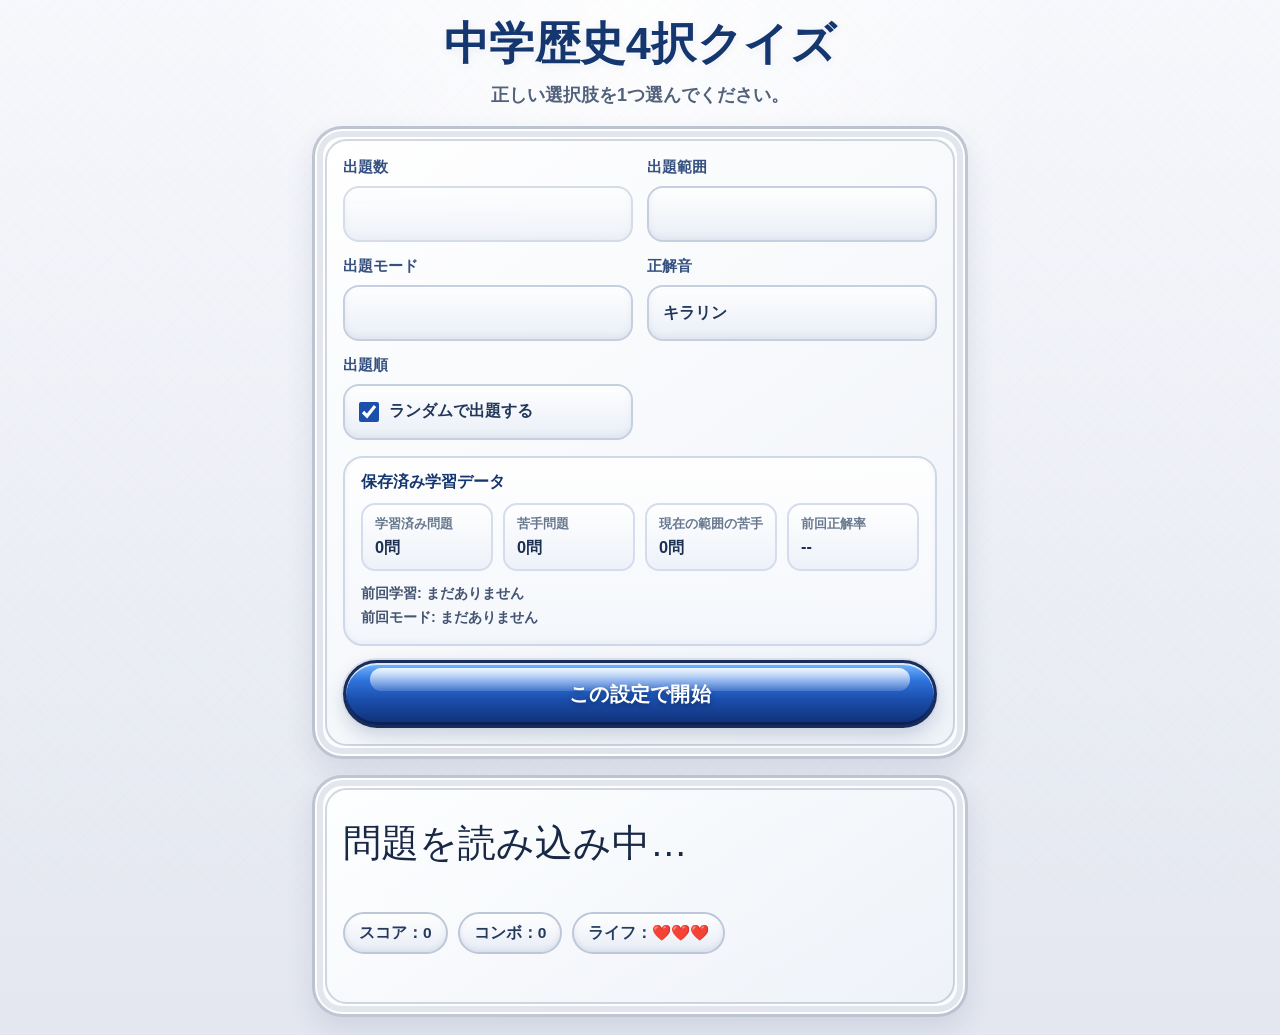
==== commit 0b52b352: "Remove review-missed button from quiz UI" ====
--- a/quiz.html
+++ b/quiz.html
@@ -64,20 +64,19 @@
       <div id="choices" class="choices" role="list"></div>
 
       <div id="game-status" class="game-status" aria-live="polite">
-      <span id="score-display" class="status-chip">スコア：0</span>
-      <span id="combo-display" class="status-chip">コンボ：0</span>
-      <span id="life-display" class="status-chip">ライフ：❤️❤️❤️</span>
+        <span id="score-display" class="status-chip">スコア：0</span>
+        <span id="combo-display" class="status-chip">コンボ：0</span>
+        <span id="life-display" class="status-chip">ライフ：❤️❤️❤️</span>
       </div>
-      
+
       <p id="score-effect" class="score-effect hidden" aria-live="polite"></p>
-      
+
       <p id="result" class="result hidden" aria-live="polite"></p>
       <div id="summary" class="summary hidden" aria-live="polite"></div>
       <div id="progress" class="progress" aria-live="polite"></div>
       <div class="actions">
         <button id="next" type="button" class="secondary hidden" disabled>次の問題へ</button>
         <button id="restart" type="button" class="secondary hidden">もう一度挑戦</button>
-        <button id="review-missed" type="button" class="secondary hidden">❌だけ復習</button>
         <button id="change-settings" type="button" class="secondary hidden">設定を変える</button>
       </div>
     </section>
--- a/style.css
+++ b/style.css
@@ -735,3 +735,62 @@
     padding: 14px;
   }
 }
+
+.game-status {
+  display: flex;
+  flex-wrap: wrap;
+  gap: 10px;
+  align-items: center;
+  margin: 4px 0 14px;
+}
+
+.status-chip {
+  display: inline-flex;
+  align-items: center;
+  justify-content: center;
+  min-height: 42px;
+  padding: 8px 14px;
+  border-radius: 999px;
+  border: 2px solid #bcc7da;
+  background:
+    linear-gradient(180deg, rgba(255,255,255,0.98), rgba(231,236,245,0.96));
+  box-shadow:
+    0 1px 0 rgba(255,255,255,0.96) inset,
+    0 -2px 5px rgba(102, 117, 148, 0.12) inset;
+  color: #243a5f;
+  font-size: 0.97rem;
+  font-weight: 900;
+  line-height: 1.2;
+  white-space: nowrap;
+}
+
+.score-effect {
+  min-height: 1.8em;
+  margin: 0 0 12px;
+  font-size: 1.08rem;
+  font-weight: 900;
+  color: #15366e;
+  text-align: center;
+  letter-spacing: 0.01em;
+}
+
+.score-effect.hidden {
+  display: none;
+}
+
+@media (max-width: 420px) {
+  .game-status {
+    flex-wrap: nowrap;
+    gap: 6px;
+  }
+
+  .status-chip {
+    min-height: 38px;
+    padding: 6px 10px;
+    font-size: 0.88rem;
+  }
+
+  #life-display {
+    letter-spacing: -0.04em;
+  }
+}
